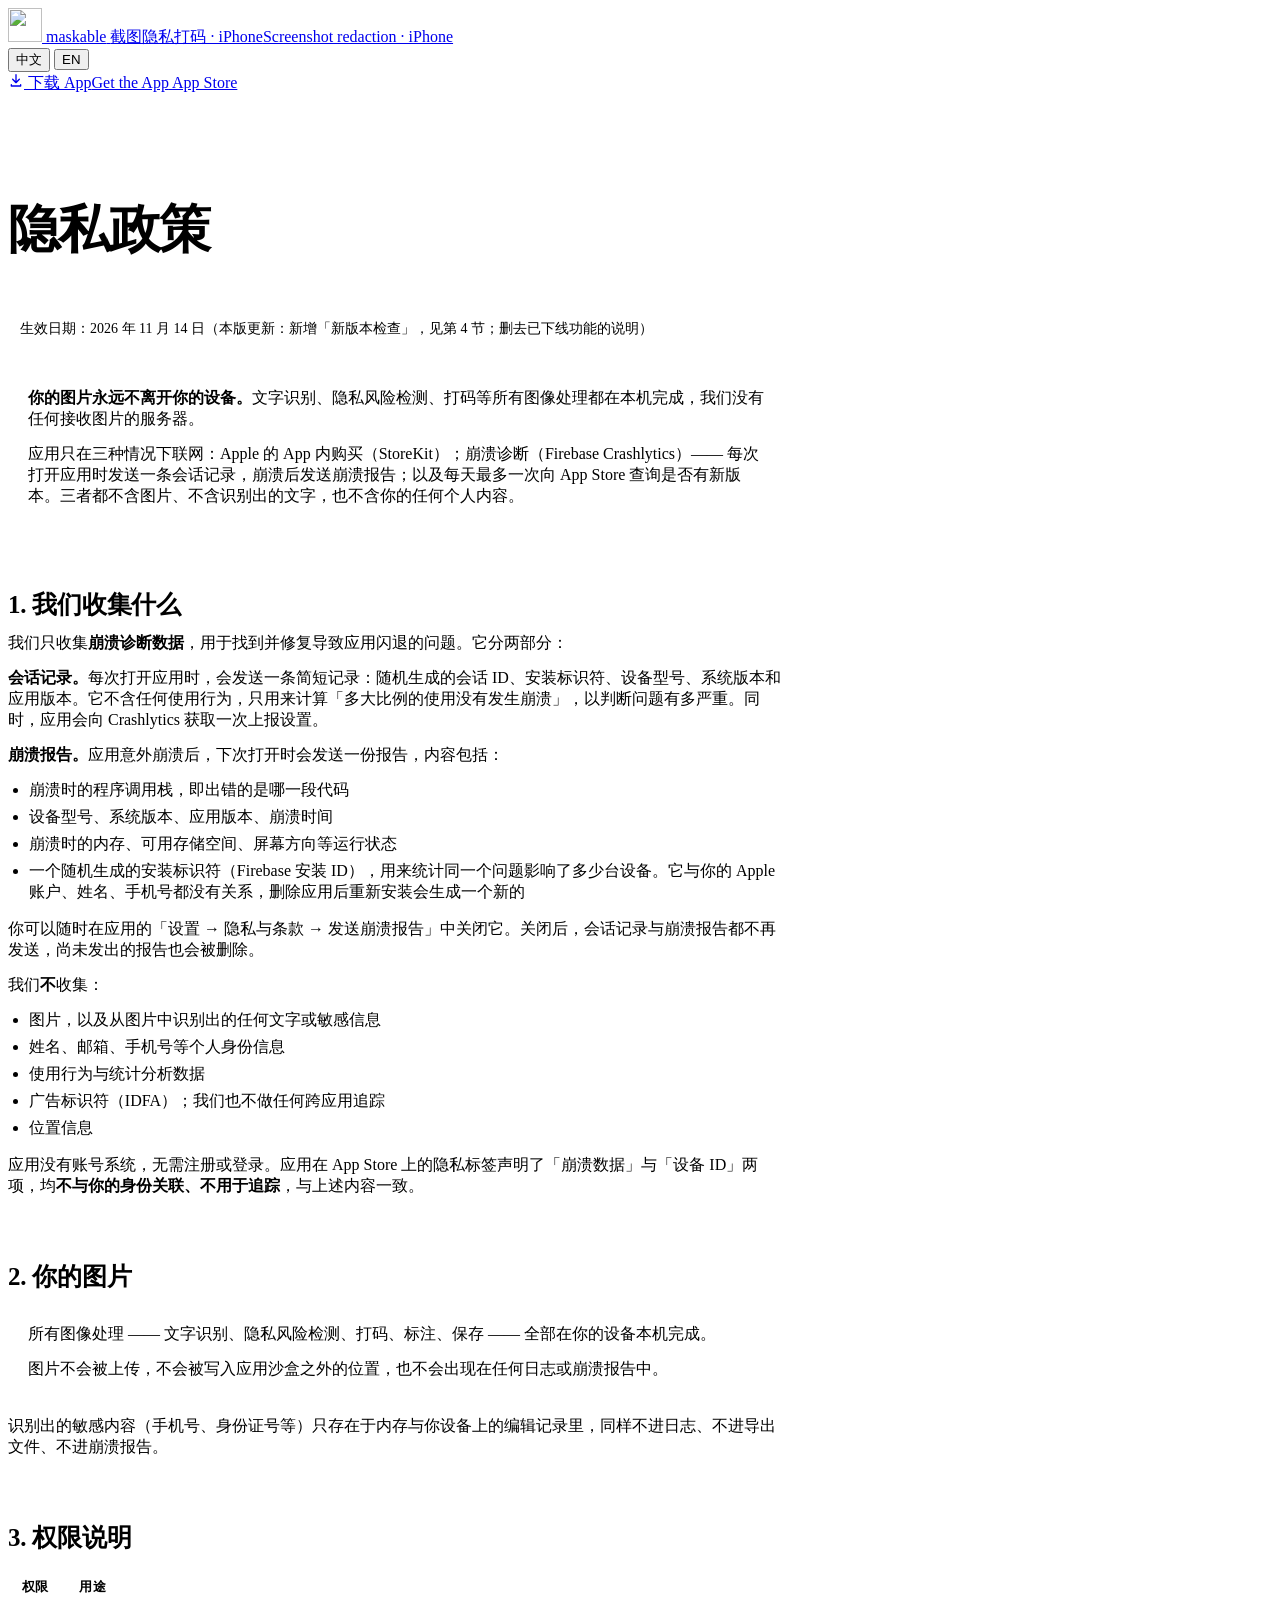
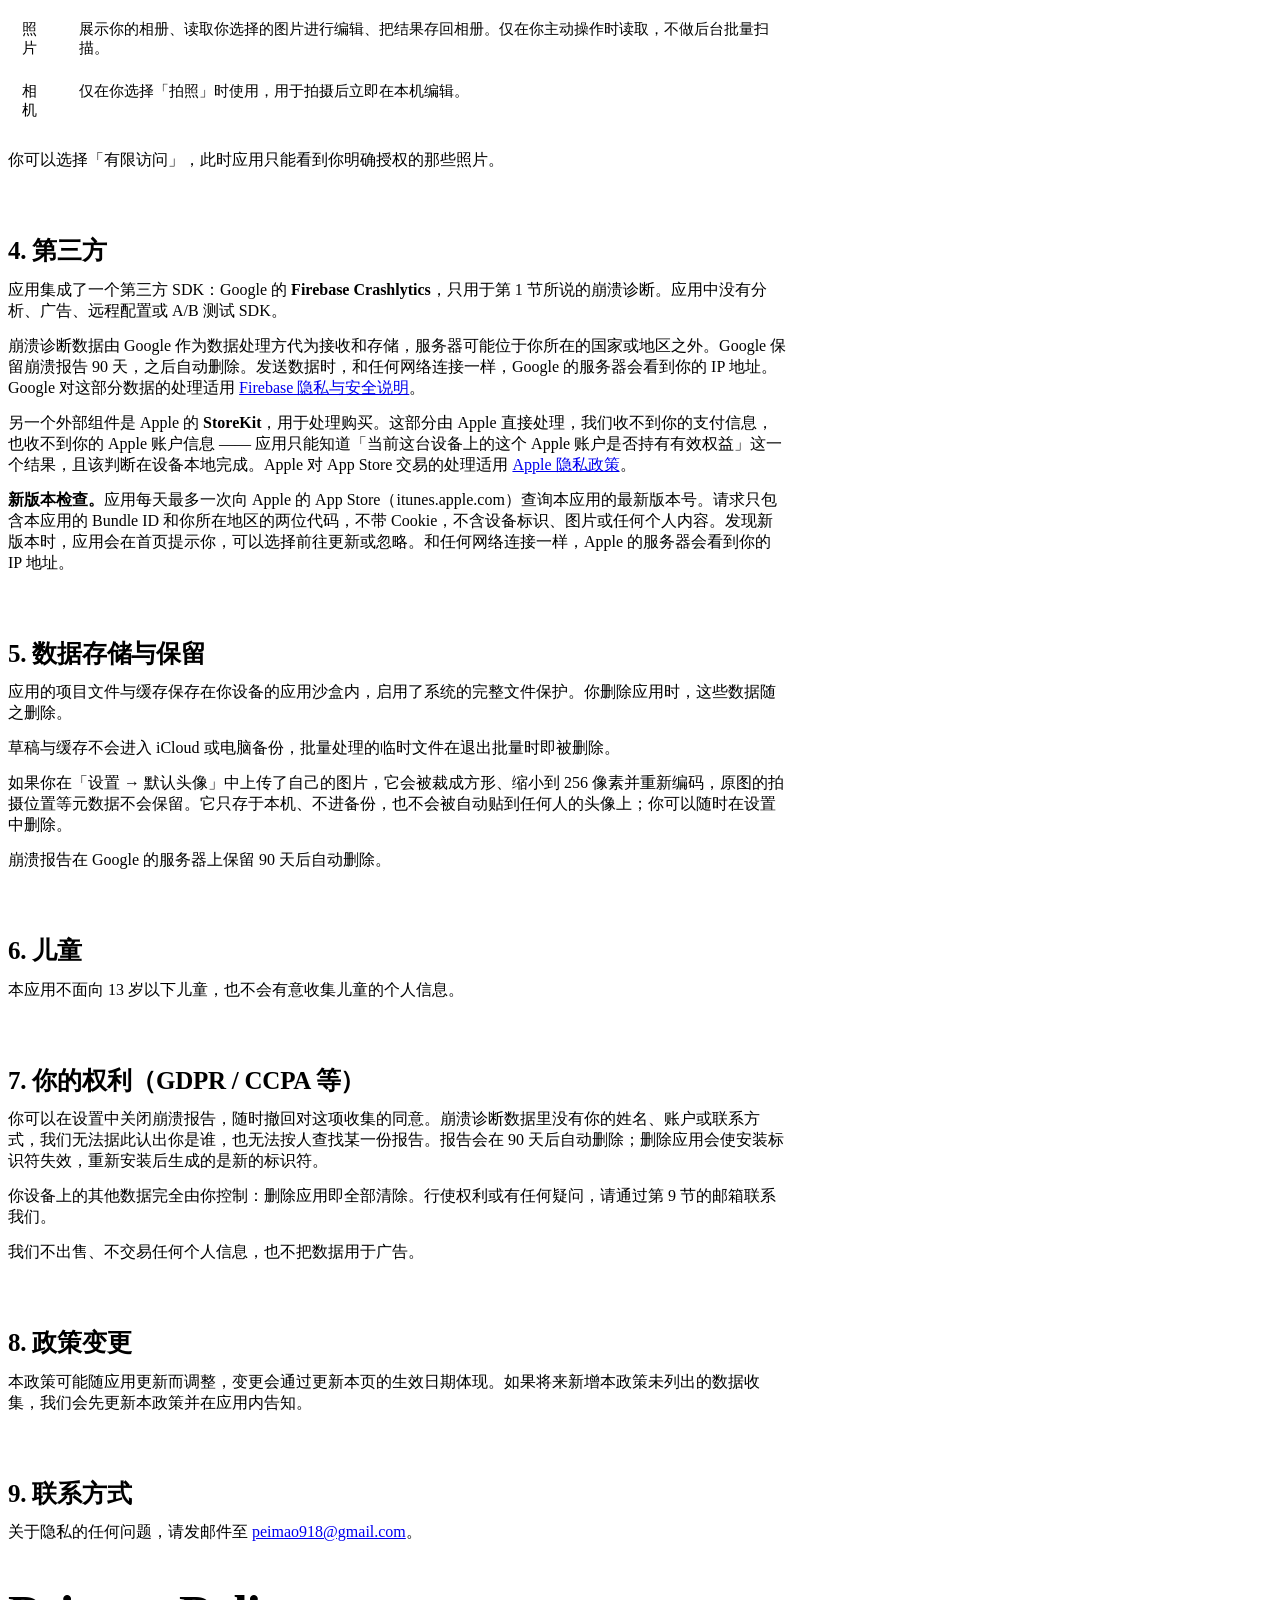
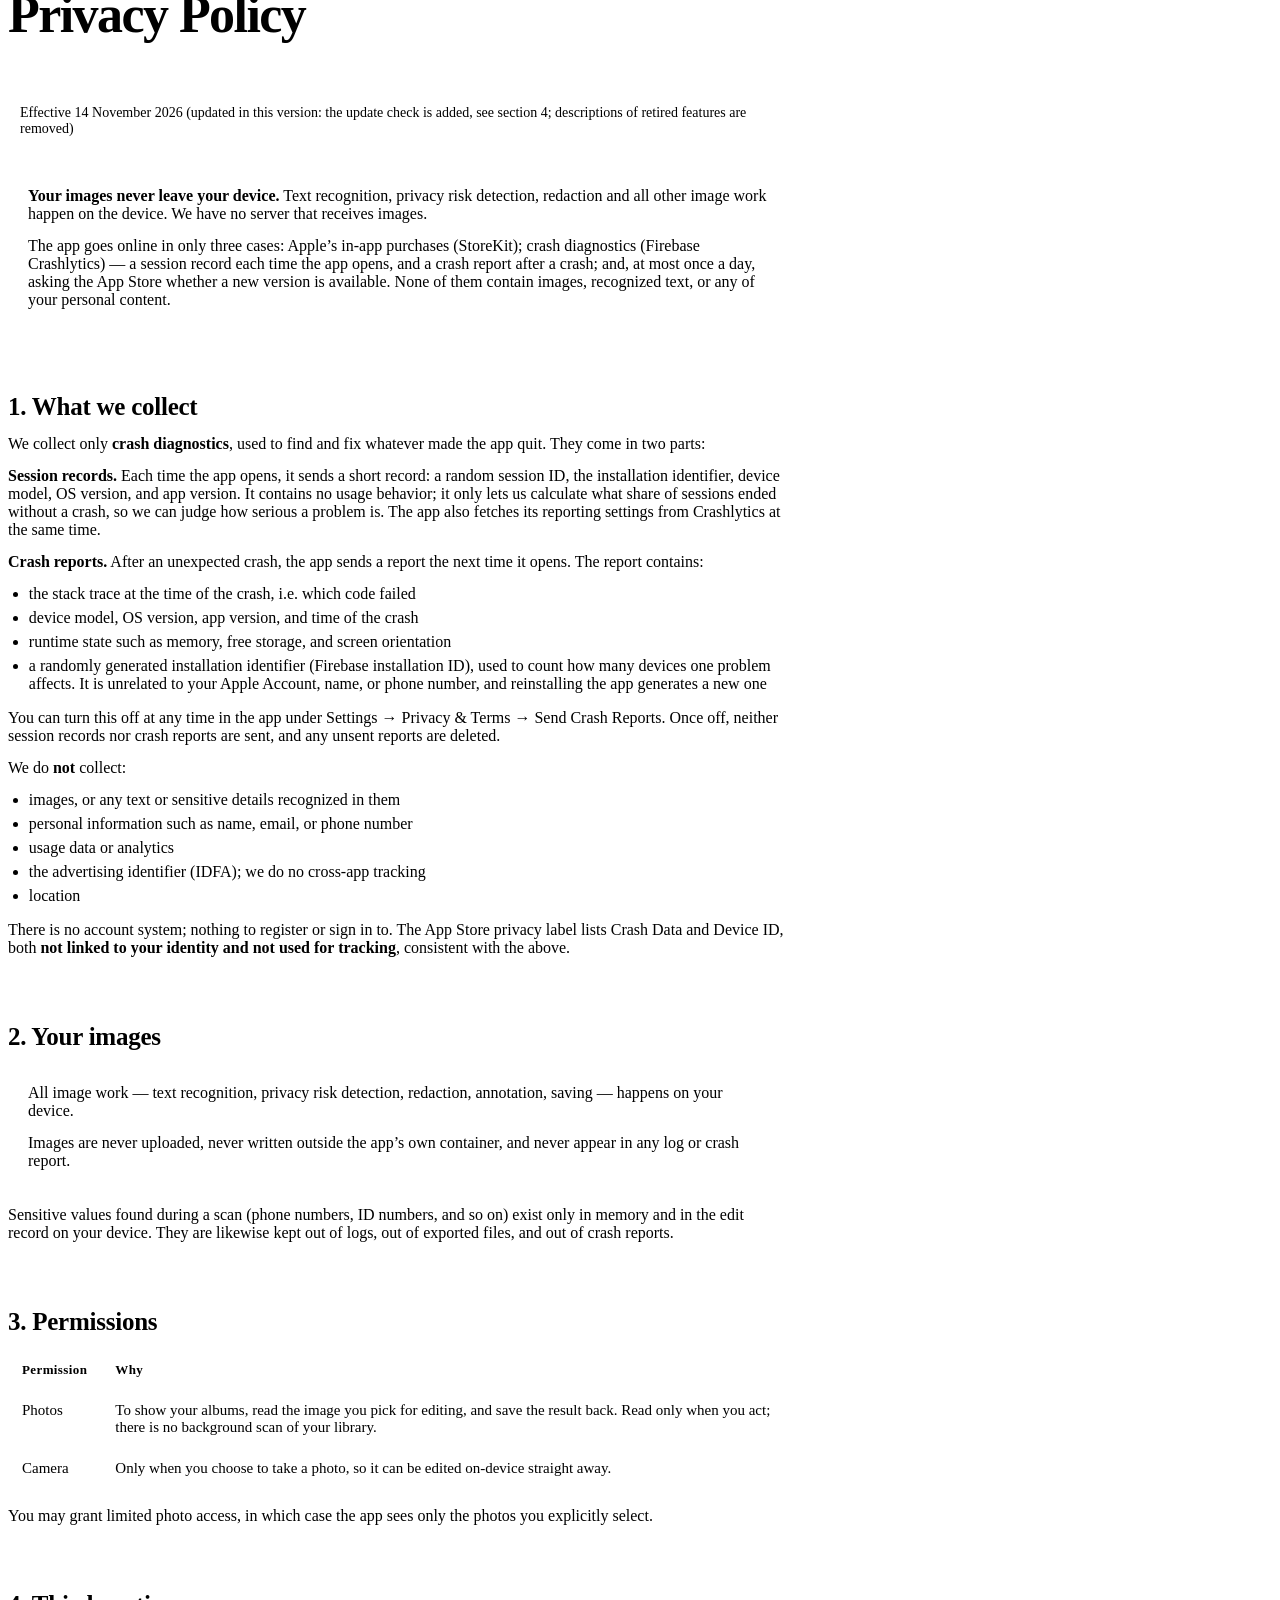
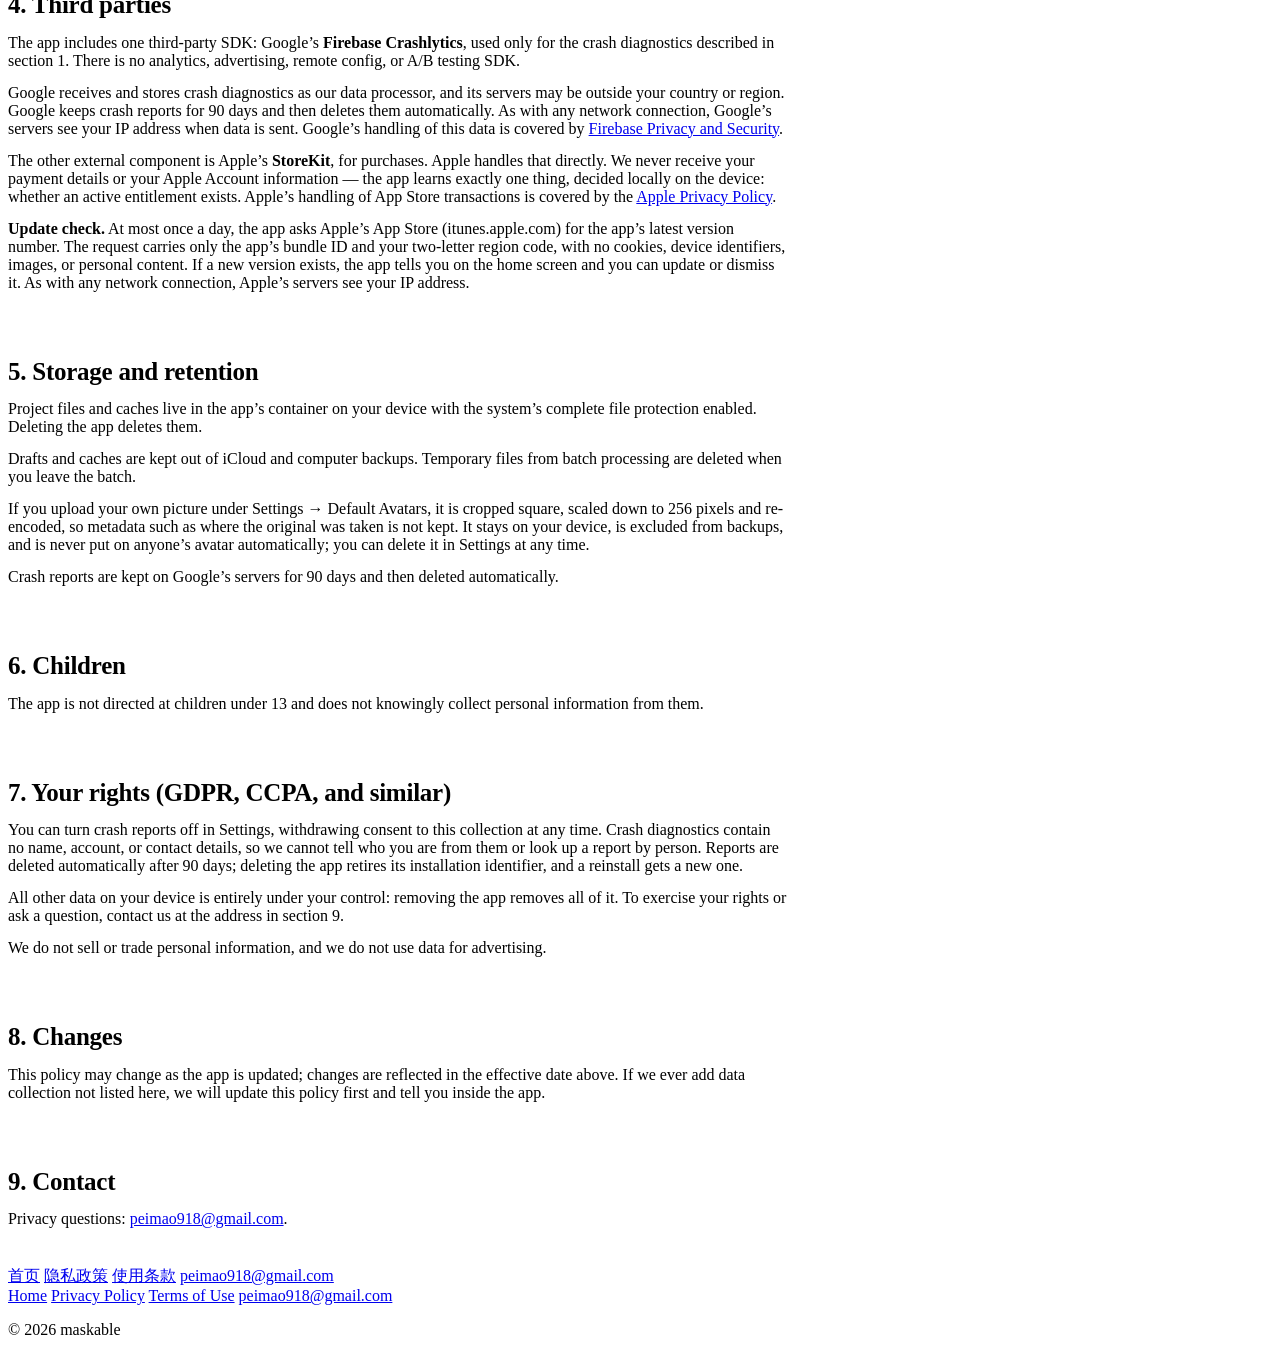
==== privacy.html @ f9d5b141 "Deploy website from Maskable@15f38cb" ====
<!DOCTYPE html><html lang="zh-Hans" data-ui-lang="zh"> <head><meta charset="utf-8"><meta name="viewport" content="width=device-width, initial-scale=1, viewport-fit=cover"><title>隐私政策 · Privacy Policy — maskable</title><meta name="description" content="maskable 隐私政策：图片永不离开你的设备。Privacy Policy for maskable."><link rel="canonical" href="https://aifeng-dev.github.io/maskable-site/privacy.html"><!-- iOS Safari 的系统「智能 App 横幅」：系统自己画，已安装时显示「打开」 --><meta name="apple-itunes-app" content="app-id=6804118307"><meta name="theme-color" content="#f7f4ed" media="(prefers-color-scheme: light)"><meta name="theme-color" content="#101512" media="(prefers-color-scheme: dark)"><meta property="og:type" content="website"><meta property="og:title" content="隐私政策 · Privacy Policy — maskable"><meta property="og:description" content="maskable 隐私政策：图片永不离开你的设备。Privacy Policy for maskable."><meta property="og:url" content="https://aifeng-dev.github.io/maskable-site/privacy.html"><meta property="og:image" content="https://aifeng-dev.github.io/maskable-site/posters/zh-01-tap.webp"><link rel="icon" href="/maskable-site/app-icon.png"><link rel="apple-touch-icon" href="/maskable-site/app-icon.png"><!-- 首帧前定语言，避免先闪中文再跳英文。保持内联、无依赖。 --><script>(function(){const titles = {"zh":"隐私政策 · Privacy Policy — maskable","en":"Privacy Policy · 隐私政策 — maskable"};

    (function () {
      var d = document.documentElement, lang = 'en';
      d.classList.add('js');
      try {
        var saved = localStorage.getItem('maskable.lang');
        if (saved === 'zh' || saved === 'en') lang = saved;
        else throw 0;
      } catch (e) {
        var nav = (navigator.languages && navigator.languages[0]) || navigator.language || 'en';
        lang = nav.toLowerCase().indexOf('zh') === 0 ? 'zh' : 'en';
      }
      d.setAttribute('data-ui-lang', lang);
      d.lang = lang === 'zh' ? 'zh-Hans' : 'en';
      document.title = titles[lang];
      window.__maskableTitles = titles;
    })();
  })();</script><link rel="stylesheet" href="/maskable-site/assets/Base.CoBmE6gw.css"><style>.legal{max-width:780px;padding-top:clamp(28px,6vw,64px);padding-bottom:24px}.legal-body{animation:legal-in .5s var(--ease-out) both}@keyframes legal-in{0%{opacity:0;transform:translateY(10px)}}.legal h1{letter-spacing:-.03em;font-size:clamp(34px,5vw,52px);font-weight:850;line-height:1.1}.legal .meta{background:var(--surface-2);color:var(--muted);border-radius:999px;margin:14px 0 28px;padding:4px 12px;font-size:14px;display:inline-block}.legal h2{border-top:1px solid var(--rule);letter-spacing:-.01em;margin:44px 0 12px;padding-top:20px;font-size:clamp(21px,2.6vw,25px);font-weight:800;line-height:1.3}.legal h3{margin:26px 0 8px;font-size:18px;font-weight:750}.legal p,.legal li{color:color-mix(in srgb, var(--ink) 86%, var(--muted))}.legal p{margin:0 0 14px}.legal ul,.legal ol{margin:0 0 16px;padding-left:1.3em}.legal li{margin:6px 0}.legal li::marker{color:var(--accent)}.legal strong{color:var(--ink);font-weight:700}.legal a{overflow-wrap:anywhere}.legal .card{background:var(--surface);border:1px solid var(--rule);border-radius:18px;margin:0 0 18px;padding:18px 20px}.legal .card p:last-child,.legal .card ul:last-child{margin-bottom:0}.legal .card--lead{background:var(--accent-surface);border-color:#0000;border-left:4px solid var(--accent)}.legal .scroll-x{border:1px solid var(--rule);background:var(--surface);border-radius:16px;margin:0 0 18px;overflow-x:auto}.legal table{border-collapse:collapse;width:100%;font-size:15px}@media (width<=480px){.legal table{font-size:14px}.legal th,.legal td{padding:10px}}.legal th,.legal td{text-align:left;vertical-align:top;border-bottom:1px solid var(--rule);padding:12px 14px}.legal tr:last-child td{border-bottom:0}.legal th{letter-spacing:.03em;color:var(--muted);background:var(--surface-2);font-size:13px;font-weight:700}@media (prefers-reduced-motion:reduce){.legal-body{animation:none}}
</style></head> <body> <header class="topbar" data-topbar> <div class="container topbar-inner"> <a class="brand" href="/maskable-site/"> <img src="/maskable-site/app-icon.png" width="34" height="34" alt=""> <span class="brand-text"> <span class="wordmark">mask<span>able</span></span> <span class="brand-sub" data-lang="zh">截图隐私打码 · iPhone</span><span class="brand-sub" data-lang="en">Screenshot redaction · iPhone</span> </span> </a>  <div class="spacer"></div> <div class="langs" role="group" aria-label="Language"> <button type="button" data-set-lang="zh" aria-pressed="true">中文</button> <button type="button" data-set-lang="en" aria-pressed="false">EN</button> </div> <a class="btn btn-primary" href="https://apps.apple.com/us/app/maskable-%E5%9B%BE%E7%89%87%E8%87%AA%E5%8A%A8%E9%A9%AC%E8%B5%9B%E5%85%8B-%E6%89%93%E7%A0%81%E4%B8%8E%E9%AB%98%E7%BA%A7%E6%A0%87%E6%B3%A8%E5%B7%A5%E5%85%B7/id6804118307?itscg=30200&amp;itsct=apps_box_badge&amp;mttnsubad=6804118307"> <svg viewBox="0 0 24 24" width="16" height="16" aria-hidden="true"><path fill="currentColor" d="M12 3a1 1 0 0 1 1 1v9.59l3.3-3.3a1 1 0 1 1 1.4 1.42l-5 5a1 1 0 0 1-1.4 0l-5-5a1 1 0 1 1 1.4-1.42l3.3 3.3V4a1 1 0 0 1 1-1Zm-7 15a1 1 0 0 1 1 1v1h12v-1a1 1 0 1 1 2 0v2a1 1 0 0 1-1 1H5a1 1 0 0 1-1-1v-2a1 1 0 0 1 1-1Z"></path></svg> <span class="btn-label" data-lang="zh">下载 App</span><span class="btn-label" data-lang="en">Get the App</span> <span class="visually-hidden">App Store</span> </a> </div> </header> <main id="main">  <article class="legal container"> <div class="legal-body" data-lang="zh" lang="zh-Hans"><h1>隐私政策</h1>
  <p class="meta">生效日期：2026 年 11 月 14 日（本版更新：新增「新版本检查」，见第 4 节；删去已下线功能的说明）</p>

  <div class="card card--lead">
    <p><strong>你的图片永远不离开你的设备。</strong>文字识别、隐私风险检测、打码等所有图像处理都在本机完成，我们没有任何接收图片的服务器。</p>
    <p>应用只在三种情况下联网：Apple 的 App 内购买（StoreKit）；崩溃诊断（Firebase Crashlytics）—— 每次打开应用时发送一条会话记录，崩溃后发送崩溃报告；以及每天最多一次向 App Store 查询是否有新版本。三者都不含图片、不含识别出的文字，也不含你的任何个人内容。</p>
  </div>

  <h2>1. 我们收集什么</h2>
  <p>我们只收集<strong>崩溃诊断数据</strong>，用于找到并修复导致应用闪退的问题。它分两部分：</p>
  <p><strong>会话记录。</strong>每次打开应用时，会发送一条简短记录：随机生成的会话 ID、安装标识符、设备型号、系统版本和应用版本。它不含任何使用行为，只用来计算「多大比例的使用没有发生崩溃」，以判断问题有多严重。同时，应用会向 Crashlytics 获取一次上报设置。</p>
  <p><strong>崩溃报告。</strong>应用意外崩溃后，下次打开时会发送一份报告，内容包括：</p>
  <ul>
    <li>崩溃时的程序调用栈，即出错的是哪一段代码</li>
    <li>设备型号、系统版本、应用版本、崩溃时间</li>
    <li>崩溃时的内存、可用存储空间、屏幕方向等运行状态</li>
    <li>一个随机生成的安装标识符（Firebase 安装 ID），用来统计同一个问题影响了多少台设备。它与你的 Apple 账户、姓名、手机号都没有关系，删除应用后重新安装会生成一个新的</li>
  </ul>
  <p>你可以随时在应用的「设置 → 隐私与条款 → 发送崩溃报告」中关闭它。关闭后，会话记录与崩溃报告都不再发送，尚未发出的报告也会被删除。</p>
  <p>我们<strong>不</strong>收集：</p>
  <ul>
    <li>图片，以及从图片中识别出的任何文字或敏感信息</li>
    <li>姓名、邮箱、手机号等个人身份信息</li>
    <li>使用行为与统计分析数据</li>
    <li>广告标识符（IDFA）；我们也不做任何跨应用追踪</li>
    <li>位置信息</li>
  </ul>
  <p>应用没有账号系统，无需注册或登录。应用在 App Store 上的隐私标签声明了「崩溃数据」与「设备 ID」两项，均<strong>不与你的身份关联、不用于追踪</strong>，与上述内容一致。</p>

  <h2>2. 你的图片</h2>
  <div class="card">
    <p>所有图像处理 —— 文字识别、隐私风险检测、打码、标注、保存 —— 全部在你的设备本机完成。</p>
    <p>图片不会被上传，不会被写入应用沙盒之外的位置，也不会出现在任何日志或崩溃报告中。</p>
  </div>
  <p>识别出的敏感内容（手机号、身份证号等）只存在于内存与你设备上的编辑记录里，同样不进日志、不进导出文件、不进崩溃报告。</p>

  <h2>3. 权限说明</h2>
  <div class="scroll-x">
  <table>
    <thead><tr><th>权限</th><th>用途</th></tr></thead>
    <tbody>
      <tr><td>照片</td><td>展示你的相册、读取你选择的图片进行编辑、把结果存回相册。仅在你主动操作时读取，不做后台批量扫描。</td></tr>
      <tr><td>相机</td><td>仅在你选择「拍照」时使用，用于拍摄后立即在本机编辑。</td></tr>
    </tbody>
  </table>
  </div>
  <p>你可以选择「有限访问」，此时应用只能看到你明确授权的那些照片。</p>

  <h2>4. 第三方</h2>
  <p>应用集成了一个第三方 SDK：Google 的 <strong>Firebase Crashlytics</strong>，只用于第 1 节所说的崩溃诊断。应用中没有分析、广告、远程配置或 A/B 测试 SDK。</p>
  <p>崩溃诊断数据由 Google 作为数据处理方代为接收和存储，服务器可能位于你所在的国家或地区之外。Google 保留崩溃报告 90 天，之后自动删除。发送数据时，和任何网络连接一样，Google 的服务器会看到你的 IP 地址。Google 对这部分数据的处理适用 <a href="https://firebase.google.com/support/privacy" target="_blank" rel="noopener">Firebase 隐私与安全说明</a>。</p>
  <p>另一个外部组件是 Apple 的 <strong>StoreKit</strong>，用于处理购买。这部分由 Apple 直接处理，我们收不到你的支付信息，也收不到你的 Apple 账户信息 —— 应用只能知道「当前这台设备上的这个 Apple 账户是否持有有效权益」这一个结果，且该判断在设备本地完成。Apple 对 App Store 交易的处理适用 <a href="https://www.apple.com/legal/privacy/" target="_blank" rel="noopener">Apple 隐私政策</a>。</p>
  <p><strong>新版本检查。</strong>应用每天最多一次向 Apple 的 App Store（itunes.apple.com）查询本应用的最新版本号。请求只包含本应用的 Bundle ID 和你所在地区的两位代码，不带 Cookie，不含设备标识、图片或任何个人内容。发现新版本时，应用会在首页提示你，可以选择前往更新或忽略。和任何网络连接一样，Apple 的服务器会看到你的 IP 地址。</p>

  <h2>5. 数据存储与保留</h2>
  <p>应用的项目文件与缓存保存在你设备的应用沙盒内，启用了系统的完整文件保护。你删除应用时，这些数据随之删除。</p>
  <p>草稿与缓存不会进入 iCloud 或电脑备份，批量处理的临时文件在退出批量时即被删除。</p>
  <p>如果你在「设置 → 默认头像」中上传了自己的图片，它会被裁成方形、缩小到 256 像素并重新编码，原图的拍摄位置等元数据不会保留。它只存于本机、不进备份，也不会被自动贴到任何人的头像上；你可以随时在设置中删除。</p>
  <p>崩溃报告在 Google 的服务器上保留 90 天后自动删除。</p>

  <h2>6. 儿童</h2>
  <p>本应用不面向 13 岁以下儿童，也不会有意收集儿童的个人信息。</p>

  <h2>7. 你的权利（GDPR / CCPA 等）</h2>
  <p>你可以在设置中关闭崩溃报告，随时撤回对这项收集的同意。崩溃诊断数据里没有你的姓名、账户或联系方式，我们无法据此认出你是谁，也无法按人查找某一份报告。报告会在 90 天后自动删除；删除应用会使安装标识符失效，重新安装后生成的是新的标识符。</p>
  <p>你设备上的其他数据完全由你控制：删除应用即全部清除。行使权利或有任何疑问，请通过第 9 节的邮箱联系我们。</p>
  <p>我们不出售、不交易任何个人信息，也不把数据用于广告。</p>

  <h2>8. 政策变更</h2>
  <p>本政策可能随应用更新而调整，变更会通过更新本页的生效日期体现。如果将来新增本政策未列出的数据收集，我们会先更新本政策并在应用内告知。</p>

  <h2>9. 联系方式</h2>
  <p>关于隐私的任何问题，请发邮件至 <a href="mailto:peimao918@gmail.com">peimao918@gmail.com</a>。</p>
</div> <div class="legal-body" data-lang="en" lang="en"><h1>Privacy Policy</h1>
  <p class="meta">Effective 14 November 2026 (updated in this version: the update check is added, see section 4; descriptions of retired features are removed)</p>

  <div class="card card--lead">
    <p><strong>Your images never leave your device.</strong> Text recognition, privacy risk detection, redaction and all other image work happen on the device. We have no server that receives images.</p>
    <p>The app goes online in only three cases: Apple’s in-app purchases (StoreKit); crash diagnostics (Firebase Crashlytics) — a session record each time the app opens, and a crash report after a crash; and, at most once a day, asking the App Store whether a new version is available. None of them contain images, recognized text, or any of your personal content.</p>
  </div>

  <h2>1. What we collect</h2>
  <p>We collect only <strong>crash diagnostics</strong>, used to find and fix whatever made the app quit. They come in two parts:</p>
  <p><strong>Session records.</strong> Each time the app opens, it sends a short record: a random session ID, the installation identifier, device model, OS version, and app version. It contains no usage behavior; it only lets us calculate what share of sessions ended without a crash, so we can judge how serious a problem is. The app also fetches its reporting settings from Crashlytics at the same time.</p>
  <p><strong>Crash reports.</strong> After an unexpected crash, the app sends a report the next time it opens. The report contains:</p>
  <ul>
    <li>the stack trace at the time of the crash, i.e. which code failed</li>
    <li>device model, OS version, app version, and time of the crash</li>
    <li>runtime state such as memory, free storage, and screen orientation</li>
    <li>a randomly generated installation identifier (Firebase installation ID), used to count how many devices one problem affects. It is unrelated to your Apple Account, name, or phone number, and reinstalling the app generates a new one</li>
  </ul>
  <p>You can turn this off at any time in the app under Settings → Privacy &amp; Terms → Send Crash Reports. Once off, neither session records nor crash reports are sent, and any unsent reports are deleted.</p>
  <p>We do <strong>not</strong> collect:</p>
  <ul>
    <li>images, or any text or sensitive details recognized in them</li>
    <li>personal information such as name, email, or phone number</li>
    <li>usage data or analytics</li>
    <li>the advertising identifier (IDFA); we do no cross-app tracking</li>
    <li>location</li>
  </ul>
  <p>There is no account system; nothing to register or sign in to. The App Store privacy label lists Crash Data and Device ID, both <strong>not linked to your identity and not used for tracking</strong>, consistent with the above.</p>

  <h2>2. Your images</h2>
  <div class="card">
    <p>All image work — text recognition, privacy risk detection, redaction, annotation, saving — happens on your device.</p>
    <p>Images are never uploaded, never written outside the app’s own container, and never appear in any log or crash report.</p>
  </div>
  <p>Sensitive values found during a scan (phone numbers, ID numbers, and so on) exist only in memory and in the edit record on your device. They are likewise kept out of logs, out of exported files, and out of crash reports.</p>

  <h2>3. Permissions</h2>
  <div class="scroll-x">
  <table>
    <thead><tr><th>Permission</th><th>Why</th></tr></thead>
    <tbody>
      <tr><td>Photos</td><td>To show your albums, read the image you pick for editing, and save the result back. Read only when you act; there is no background scan of your library.</td></tr>
      <tr><td>Camera</td><td>Only when you choose to take a photo, so it can be edited on-device straight away.</td></tr>
    </tbody>
  </table>
  </div>
  <p>You may grant limited photo access, in which case the app sees only the photos you explicitly select.</p>

  <h2>4. Third parties</h2>
  <p>The app includes one third-party SDK: Google’s <strong>Firebase Crashlytics</strong>, used only for the crash diagnostics described in section 1. There is no analytics, advertising, remote config, or A/B testing SDK.</p>
  <p>Google receives and stores crash diagnostics as our data processor, and its servers may be outside your country or region. Google keeps crash reports for 90 days and then deletes them automatically. As with any network connection, Google’s servers see your IP address when data is sent. Google’s handling of this data is covered by <a href="https://firebase.google.com/support/privacy" target="_blank" rel="noopener">Firebase Privacy and Security</a>.</p>
  <p>The other external component is Apple’s <strong>StoreKit</strong>, for purchases. Apple handles that directly. We never receive your payment details or your Apple Account information — the app learns exactly one thing, decided locally on the device: whether an active entitlement exists. Apple’s handling of App Store transactions is covered by the <a href="https://www.apple.com/legal/privacy/" target="_blank" rel="noopener">Apple Privacy Policy</a>.</p>
  <p><strong>Update check.</strong> At most once a day, the app asks Apple’s App Store (itunes.apple.com) for the app’s latest version number. The request carries only the app’s bundle ID and your two-letter region code, with no cookies, device identifiers, images, or personal content. If a new version exists, the app tells you on the home screen and you can update or dismiss it. As with any network connection, Apple’s servers see your IP address.</p>

  <h2>5. Storage and retention</h2>
  <p>Project files and caches live in the app’s container on your device with the system’s complete file protection enabled. Deleting the app deletes them.</p>
  <p>Drafts and caches are kept out of iCloud and computer backups. Temporary files from batch processing are deleted when you leave the batch.</p>
  <p>If you upload your own picture under Settings → Default Avatars, it is cropped square, scaled down to 256 pixels and re-encoded, so metadata such as where the original was taken is not kept. It stays on your device, is excluded from backups, and is never put on anyone’s avatar automatically; you can delete it in Settings at any time.</p>
  <p>Crash reports are kept on Google’s servers for 90 days and then deleted automatically.</p>

  <h2>6. Children</h2>
  <p>The app is not directed at children under 13 and does not knowingly collect personal information from them.</p>

  <h2>7. Your rights (GDPR, CCPA, and similar)</h2>
  <p>You can turn crash reports off in Settings, withdrawing consent to this collection at any time. Crash diagnostics contain no name, account, or contact details, so we cannot tell who you are from them or look up a report by person. Reports are deleted automatically after 90 days; deleting the app retires its installation identifier, and a reinstall gets a new one.</p>
  <p>All other data on your device is entirely under your control: removing the app removes all of it. To exercise your rights or ask a question, contact us at the address in section 9.</p>
  <p>We do not sell or trade personal information, and we do not use data for advertising.</p>

  <h2>8. Changes</h2>
  <p>This policy may change as the app is updated; changes are reflected in the effective date above. If we ever add data collection not listed here, we will update this policy first and tell you inside the app.</p>

  <h2>9. Contact</h2>
  <p>Privacy questions: <a href="mailto:peimao918@gmail.com">peimao918@gmail.com</a>.</p>
</div> </article>  </main> <footer class="site-footer"> <div class="container"> <nav data-lang="zh" aria-label="页脚"> <a href="/maskable-site/">首页</a> <a href="/maskable-site/privacy.html">隐私政策</a> <a href="/maskable-site/terms.html">使用条款</a> <a href="mailto:peimao918@gmail.com">peimao918@gmail.com</a> </nav><nav data-lang="en" aria-label="Footer"> <a href="/maskable-site/">Home</a> <a href="/maskable-site/privacy.html">Privacy Policy</a> <a href="/maskable-site/terms.html">Terms of Use</a> <a href="mailto:peimao918@gmail.com">peimao918@gmail.com</a> </nav> <p>© 2026 maskable</p> </div> </footer><script type="module">var e=document.documentElement;function t(t){e.setAttribute(`data-ui-lang`,t),e.lang=t===`zh`?`zh-Hans`:`en`;let n=window.__maskableTitles;n&&(document.title=n[t]),document.querySelectorAll(`[data-set-lang]`).forEach(e=>{e.setAttribute(`aria-pressed`,String(e.dataset.setLang===t))});try{localStorage.setItem(`maskable.lang`,t)}catch{}document.dispatchEvent(new CustomEvent(`maskable:lang`,{detail:t}))}document.querySelectorAll(`[data-set-lang]`).forEach(e=>{e.addEventListener(`click`,()=>t(e.dataset.setLang))}),t(e.getAttribute(`data-ui-lang`)||`zh`);var n=new IntersectionObserver(e=>{for(let t of e)if(t.isIntersecting){let e=t.target;if(e.classList.add(`is-in`),n.unobserve(e),e.hasAttribute(`data-reveal`)){let t=()=>e.removeAttribute(`data-reveal`);e.addEventListener(`transitionend`,n=>{n.target===e&&n.propertyName===`opacity`&&t()}),setTimeout(t,1600)}}},{rootMargin:`0px 0px -8% 0px`,threshold:.12});document.querySelectorAll(`[data-reveal], .marker`).forEach(e=>n.observe(e));var r=document.querySelector(`[data-topbar]`),i=document.createElement(`div`);i.style.cssText=`position:absolute;top:0;height:1px;width:1px;`,document.body.prepend(i),new IntersectionObserver(([e])=>r?.classList.toggle(`is-stuck`,!e.isIntersecting)).observe(i);</script> </body> </html>
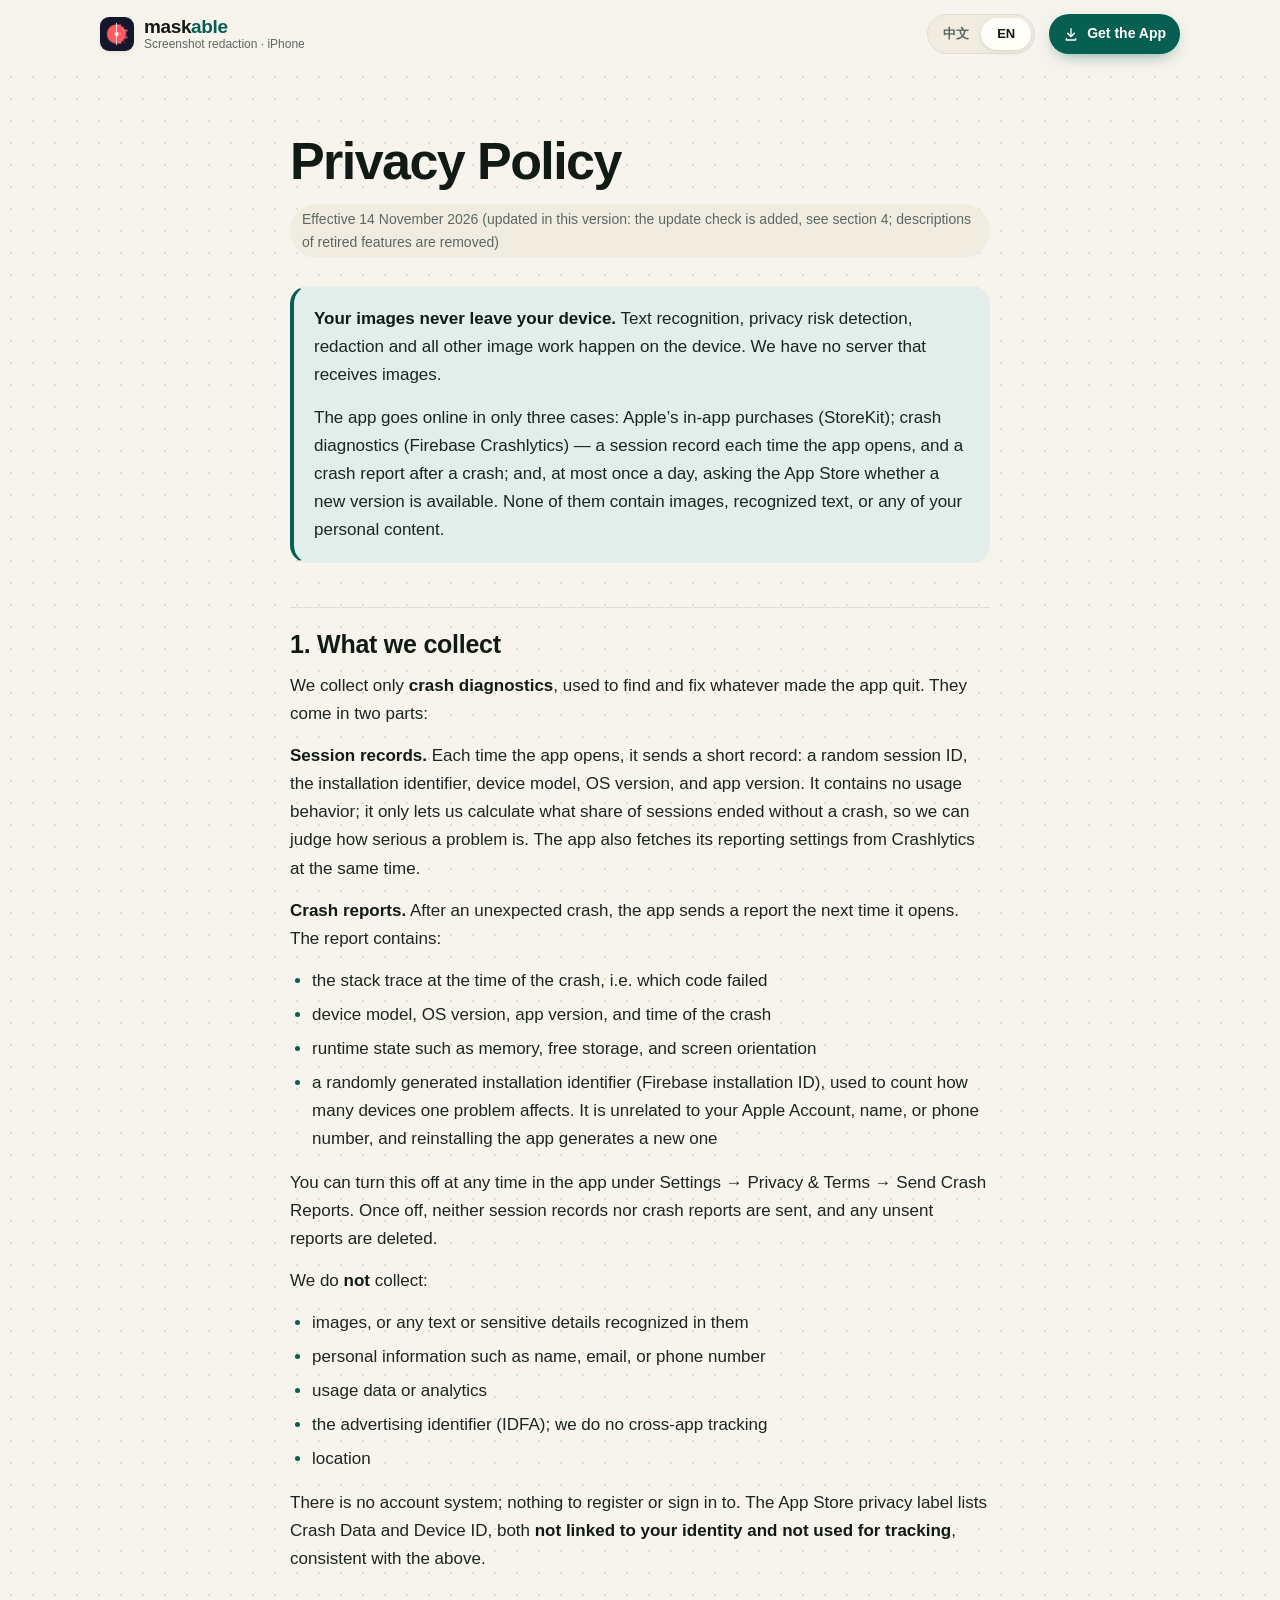
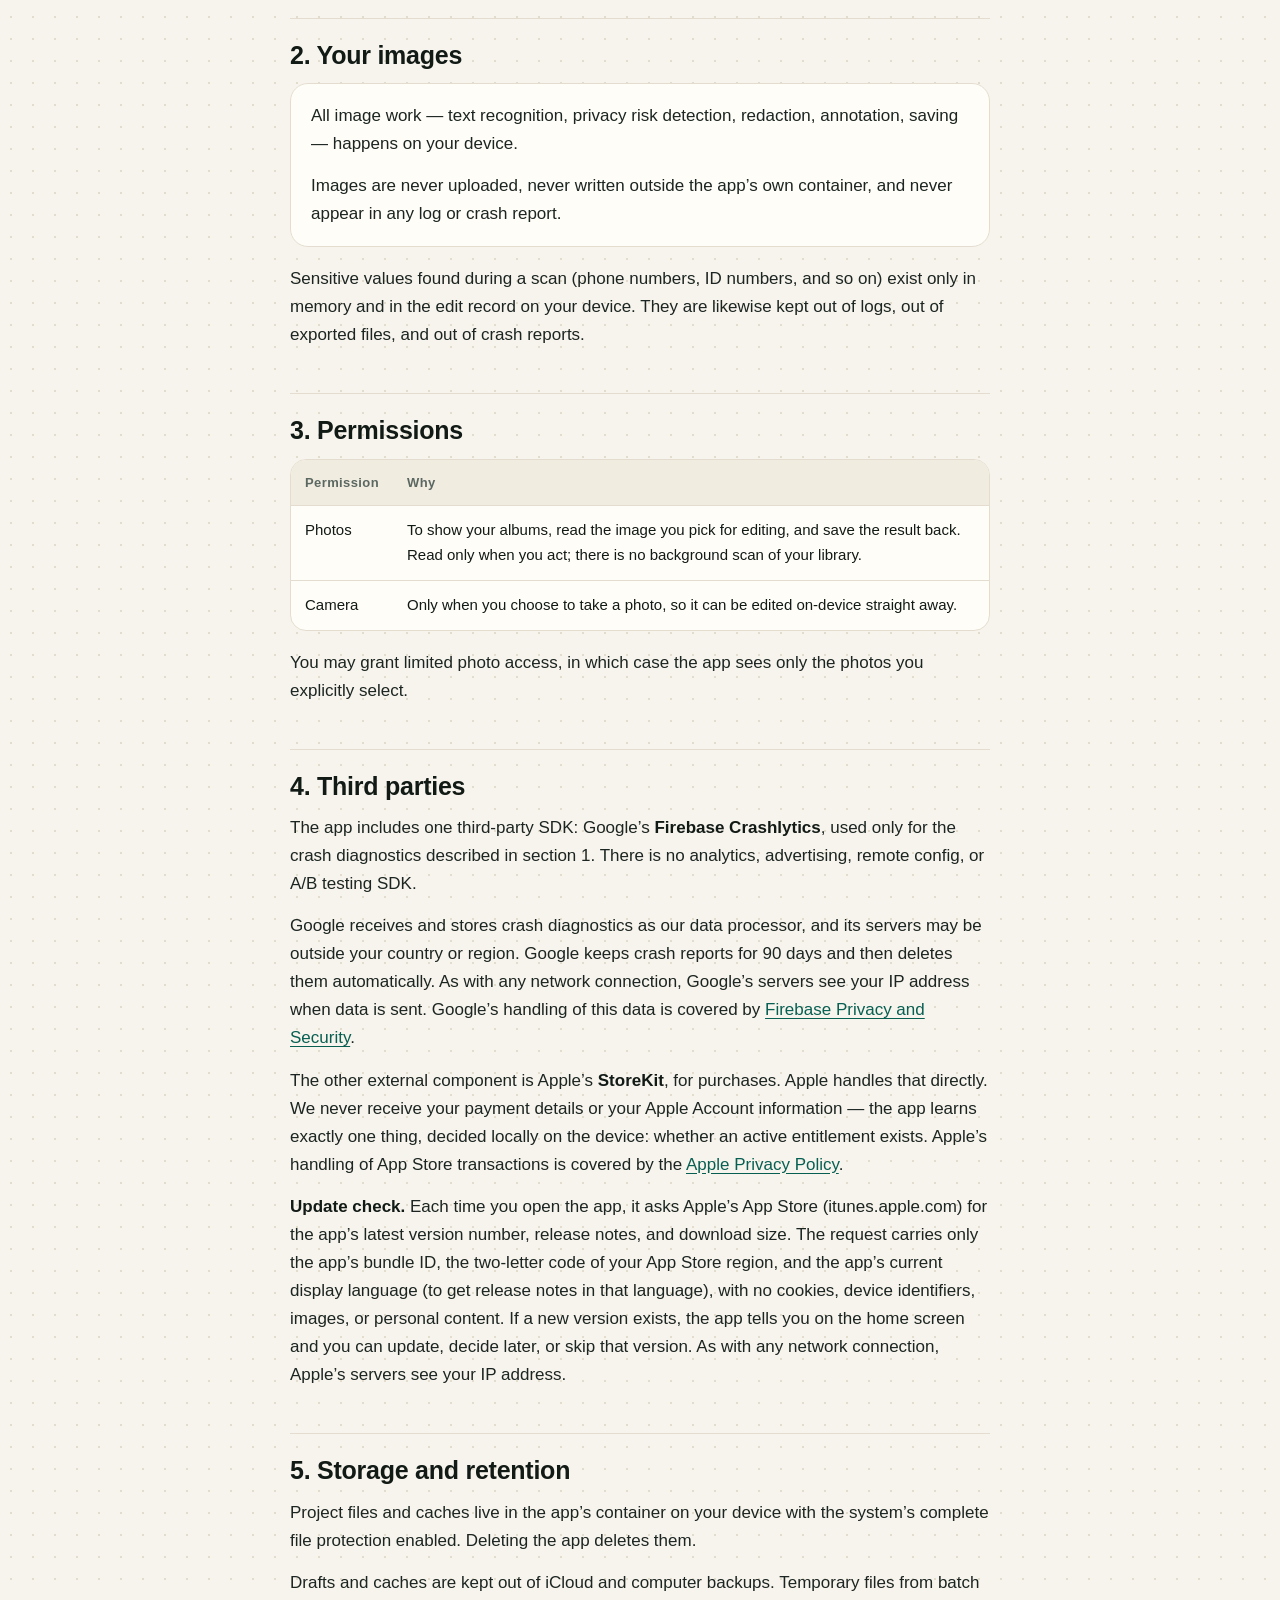
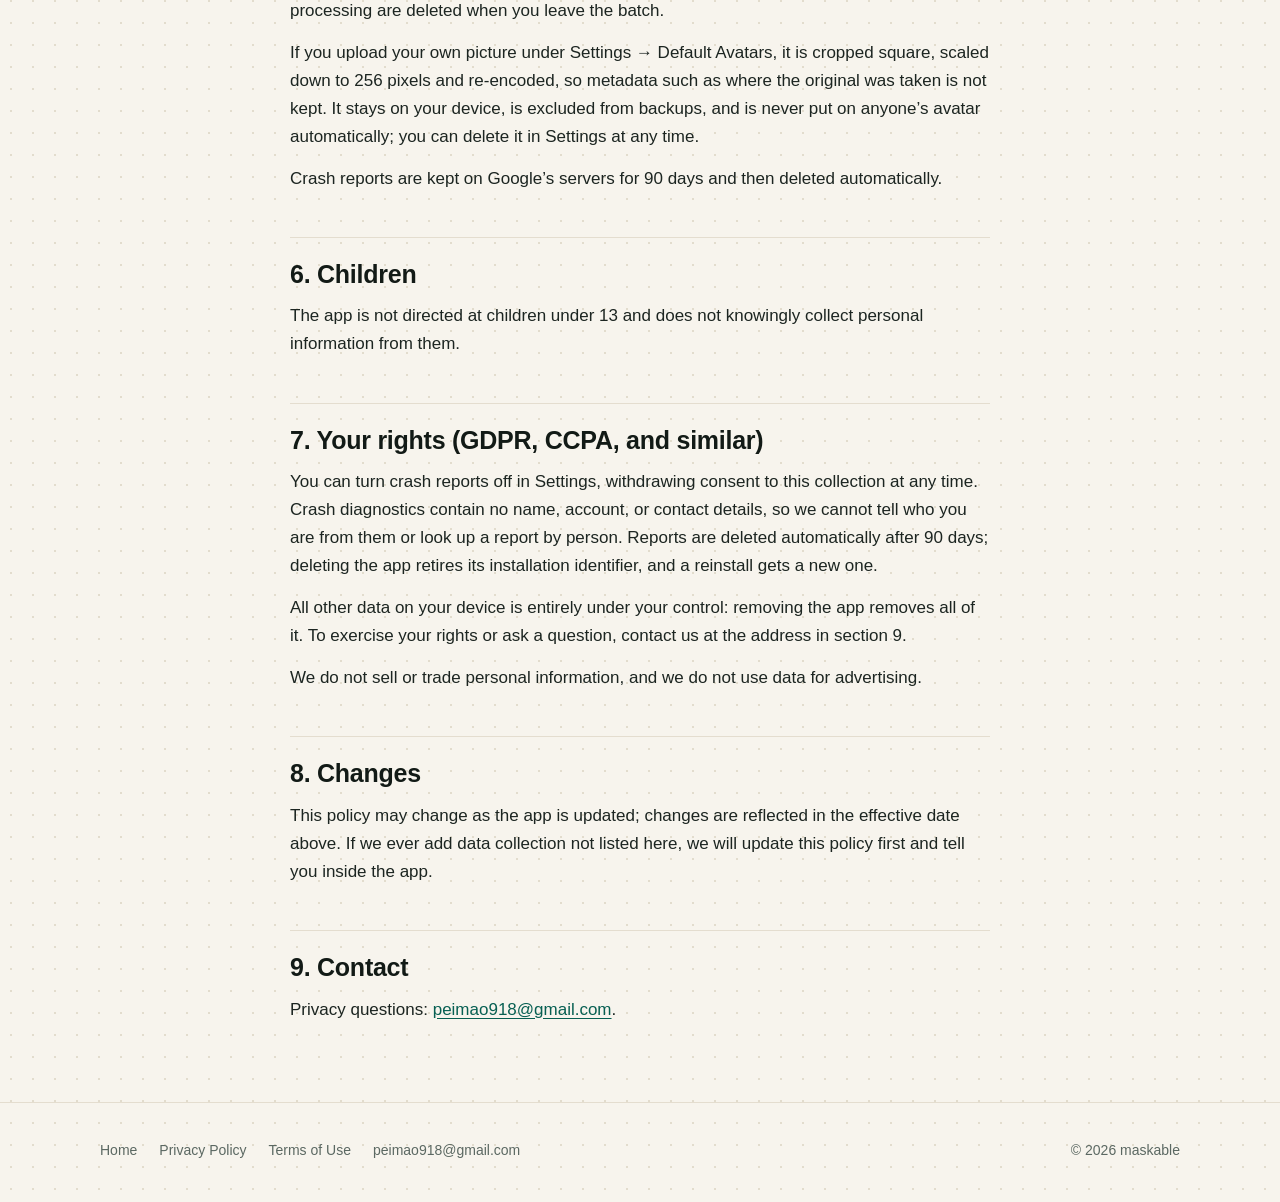
==== commit b35364bc: "Deploy website from Maskable@1edf40a" ====
--- a/privacy.html
+++ b/privacy.html
@@ -1,4 +1,4 @@
-<!DOCTYPE html><html lang="zh-Hans" data-ui-lang="zh"> <head><meta charset="utf-8"><meta name="viewport" content="width=device-width, initial-scale=1, viewport-fit=cover"><title>隐私政策 · Privacy Policy — maskable</title><meta name="description" content="maskable 隐私政策：图片永不离开你的设备。Privacy Policy for maskable."><link rel="canonical" href="https://aifeng-dev.github.io/maskable-site/privacy.html"><!-- iOS Safari 的系统「智能 App 横幅」：系统自己画，已安装时显示「打开」 --><meta name="apple-itunes-app" content="app-id=6804118307"><meta name="theme-color" content="#f7f4ed" media="(prefers-color-scheme: light)"><meta name="theme-color" content="#101512" media="(prefers-color-scheme: dark)"><meta property="og:type" content="website"><meta property="og:title" content="隐私政策 · Privacy Policy — maskable"><meta property="og:description" content="maskable 隐私政策：图片永不离开你的设备。Privacy Policy for maskable."><meta property="og:url" content="https://aifeng-dev.github.io/maskable-site/privacy.html"><meta property="og:image" content="https://aifeng-dev.github.io/maskable-site/posters/zh-01-tap.webp"><link rel="icon" href="/maskable-site/app-icon.png"><link rel="apple-touch-icon" href="/maskable-site/app-icon.png"><!-- 首帧前定语言，避免先闪中文再跳英文。保持内联、无依赖。 --><script>(function(){const titles = {"zh":"隐私政策 · Privacy Policy — maskable","en":"Privacy Policy · 隐私政策 — maskable"};
+<!DOCTYPE html><html lang="zh-Hans" data-ui-lang="zh"> <head><meta charset="utf-8"><meta name="viewport" content="width=device-width, initial-scale=1, viewport-fit=cover"><title>隐私政策 · Privacy Policy — maskable</title><meta name="description" content="maskable 隐私政策：图片永不离开你的设备。Privacy Policy for maskable."><link rel="canonical" href="https://dama.cam/privacy.html"><!-- iOS Safari 的系统「智能 App 横幅」：系统自己画，已安装时显示「打开」 --><meta name="apple-itunes-app" content="app-id=6804118307"><meta name="theme-color" content="#f7f4ed" media="(prefers-color-scheme: light)"><meta name="theme-color" content="#101512" media="(prefers-color-scheme: dark)"><meta property="og:type" content="website"><meta property="og:title" content="隐私政策 · Privacy Policy — maskable"><meta property="og:description" content="maskable 隐私政策：图片永不离开你的设备。Privacy Policy for maskable."><meta property="og:url" content="https://dama.cam/privacy.html"><meta property="og:image" content="https://dama.cam/posters/zh-01-tap.webp"><link rel="icon" href="/app-icon.png"><link rel="apple-touch-icon" href="/app-icon.png"><!-- 首帧前定语言，避免先闪中文再跳英文。保持内联、无依赖。 --><script>(function(){const titles = {"zh":"隐私政策 · Privacy Policy — maskable","en":"Privacy Policy · 隐私政策 — maskable"};
 
     (function () {
       var d = document.documentElement, lang = 'en';
@@ -16,8 +16,8 @@
       document.title = titles[lang];
       window.__maskableTitles = titles;
     })();
-  })();</script><link rel="stylesheet" href="/maskable-site/assets/Base.CoBmE6gw.css"><style>.legal{max-width:780px;padding-top:clamp(28px,6vw,64px);padding-bottom:24px}.legal-body{animation:legal-in .5s var(--ease-out) both}@keyframes legal-in{0%{opacity:0;transform:translateY(10px)}}.legal h1{letter-spacing:-.03em;font-size:clamp(34px,5vw,52px);font-weight:850;line-height:1.1}.legal .meta{background:var(--surface-2);color:var(--muted);border-radius:999px;margin:14px 0 28px;padding:4px 12px;font-size:14px;display:inline-block}.legal h2{border-top:1px solid var(--rule);letter-spacing:-.01em;margin:44px 0 12px;padding-top:20px;font-size:clamp(21px,2.6vw,25px);font-weight:800;line-height:1.3}.legal h3{margin:26px 0 8px;font-size:18px;font-weight:750}.legal p,.legal li{color:color-mix(in srgb, var(--ink) 86%, var(--muted))}.legal p{margin:0 0 14px}.legal ul,.legal ol{margin:0 0 16px;padding-left:1.3em}.legal li{margin:6px 0}.legal li::marker{color:var(--accent)}.legal strong{color:var(--ink);font-weight:700}.legal a{overflow-wrap:anywhere}.legal .card{background:var(--surface);border:1px solid var(--rule);border-radius:18px;margin:0 0 18px;padding:18px 20px}.legal .card p:last-child,.legal .card ul:last-child{margin-bottom:0}.legal .card--lead{background:var(--accent-surface);border-color:#0000;border-left:4px solid var(--accent)}.legal .scroll-x{border:1px solid var(--rule);background:var(--surface);border-radius:16px;margin:0 0 18px;overflow-x:auto}.legal table{border-collapse:collapse;width:100%;font-size:15px}@media (width<=480px){.legal table{font-size:14px}.legal th,.legal td{padding:10px}}.legal th,.legal td{text-align:left;vertical-align:top;border-bottom:1px solid var(--rule);padding:12px 14px}.legal tr:last-child td{border-bottom:0}.legal th{letter-spacing:.03em;color:var(--muted);background:var(--surface-2);font-size:13px;font-weight:700}@media (prefers-reduced-motion:reduce){.legal-body{animation:none}}
-</style></head> <body> <header class="topbar" data-topbar> <div class="container topbar-inner"> <a class="brand" href="/maskable-site/"> <img src="/maskable-site/app-icon.png" width="34" height="34" alt=""> <span class="brand-text"> <span class="wordmark">mask<span>able</span></span> <span class="brand-sub" data-lang="zh">截图隐私打码 · iPhone</span><span class="brand-sub" data-lang="en">Screenshot redaction · iPhone</span> </span> </a>  <div class="spacer"></div> <div class="langs" role="group" aria-label="Language"> <button type="button" data-set-lang="zh" aria-pressed="true">中文</button> <button type="button" data-set-lang="en" aria-pressed="false">EN</button> </div> <a class="btn btn-primary" href="https://apps.apple.com/us/app/maskable-%E5%9B%BE%E7%89%87%E8%87%AA%E5%8A%A8%E9%A9%AC%E8%B5%9B%E5%85%8B-%E6%89%93%E7%A0%81%E4%B8%8E%E9%AB%98%E7%BA%A7%E6%A0%87%E6%B3%A8%E5%B7%A5%E5%85%B7/id6804118307?itscg=30200&amp;itsct=apps_box_badge&amp;mttnsubad=6804118307"> <svg viewBox="0 0 24 24" width="16" height="16" aria-hidden="true"><path fill="currentColor" d="M12 3a1 1 0 0 1 1 1v9.59l3.3-3.3a1 1 0 1 1 1.4 1.42l-5 5a1 1 0 0 1-1.4 0l-5-5a1 1 0 1 1 1.4-1.42l3.3 3.3V4a1 1 0 0 1 1-1Zm-7 15a1 1 0 0 1 1 1v1h12v-1a1 1 0 1 1 2 0v2a1 1 0 0 1-1 1H5a1 1 0 0 1-1-1v-2a1 1 0 0 1 1-1Z"></path></svg> <span class="btn-label" data-lang="zh">下载 App</span><span class="btn-label" data-lang="en">Get the App</span> <span class="visually-hidden">App Store</span> </a> </div> </header> <main id="main">  <article class="legal container"> <div class="legal-body" data-lang="zh" lang="zh-Hans"><h1>隐私政策</h1>
+  })();</script><link rel="stylesheet" href="/assets/Base.CoBmE6gw.css"><style>.legal{max-width:780px;padding-top:clamp(28px,6vw,64px);padding-bottom:24px}.legal-body{animation:legal-in .5s var(--ease-out) both}@keyframes legal-in{0%{opacity:0;transform:translateY(10px)}}.legal h1{letter-spacing:-.03em;font-size:clamp(34px,5vw,52px);font-weight:850;line-height:1.1}.legal .meta{background:var(--surface-2);color:var(--muted);border-radius:999px;margin:14px 0 28px;padding:4px 12px;font-size:14px;display:inline-block}.legal h2{border-top:1px solid var(--rule);letter-spacing:-.01em;margin:44px 0 12px;padding-top:20px;font-size:clamp(21px,2.6vw,25px);font-weight:800;line-height:1.3}.legal h3{margin:26px 0 8px;font-size:18px;font-weight:750}.legal p,.legal li{color:color-mix(in srgb, var(--ink) 86%, var(--muted))}.legal p{margin:0 0 14px}.legal ul,.legal ol{margin:0 0 16px;padding-left:1.3em}.legal li{margin:6px 0}.legal li::marker{color:var(--accent)}.legal strong{color:var(--ink);font-weight:700}.legal a{overflow-wrap:anywhere}.legal .card{background:var(--surface);border:1px solid var(--rule);border-radius:18px;margin:0 0 18px;padding:18px 20px}.legal .card p:last-child,.legal .card ul:last-child{margin-bottom:0}.legal .card--lead{background:var(--accent-surface);border-color:#0000;border-left:4px solid var(--accent)}.legal .scroll-x{border:1px solid var(--rule);background:var(--surface);border-radius:16px;margin:0 0 18px;overflow-x:auto}.legal table{border-collapse:collapse;width:100%;font-size:15px}@media (width<=480px){.legal table{font-size:14px}.legal th,.legal td{padding:10px}}.legal th,.legal td{text-align:left;vertical-align:top;border-bottom:1px solid var(--rule);padding:12px 14px}.legal tr:last-child td{border-bottom:0}.legal th{letter-spacing:.03em;color:var(--muted);background:var(--surface-2);font-size:13px;font-weight:700}@media (prefers-reduced-motion:reduce){.legal-body{animation:none}}
+</style></head> <body> <header class="topbar" data-topbar> <div class="container topbar-inner"> <a class="brand" href="/"> <img src="/app-icon.png" width="34" height="34" alt=""> <span class="brand-text"> <span class="wordmark">mask<span>able</span></span> <span class="brand-sub" data-lang="zh">截图隐私打码 · iPhone</span><span class="brand-sub" data-lang="en">Screenshot redaction · iPhone</span> </span> </a>  <div class="spacer"></div> <div class="langs" role="group" aria-label="Language"> <button type="button" data-set-lang="zh" aria-pressed="true">中文</button> <button type="button" data-set-lang="en" aria-pressed="false">EN</button> </div> <a class="btn btn-primary" href="https://apps.apple.com/us/app/maskable-%E5%9B%BE%E7%89%87%E8%87%AA%E5%8A%A8%E9%A9%AC%E8%B5%9B%E5%85%8B-%E6%89%93%E7%A0%81%E4%B8%8E%E9%AB%98%E7%BA%A7%E6%A0%87%E6%B3%A8%E5%B7%A5%E5%85%B7/id6804118307?itscg=30200&amp;itsct=apps_box_badge&amp;mttnsubad=6804118307"> <svg viewBox="0 0 24 24" width="16" height="16" aria-hidden="true"><path fill="currentColor" d="M12 3a1 1 0 0 1 1 1v9.59l3.3-3.3a1 1 0 1 1 1.4 1.42l-5 5a1 1 0 0 1-1.4 0l-5-5a1 1 0 1 1 1.4-1.42l3.3 3.3V4a1 1 0 0 1 1-1Zm-7 15a1 1 0 0 1 1 1v1h12v-1a1 1 0 1 1 2 0v2a1 1 0 0 1-1 1H5a1 1 0 0 1-1-1v-2a1 1 0 0 1 1-1Z"></path></svg> <span class="btn-label" data-lang="zh">下载 App</span><span class="btn-label" data-lang="en">Get the App</span> <span class="visually-hidden">App Store</span> </a> </div> </header> <main id="main">  <article class="legal container"> <div class="legal-body" data-lang="zh" lang="zh-Hans"><h1>隐私政策</h1>
   <p class="meta">生效日期：2026 年 11 月 14 日（本版更新：新增「新版本检查」，见第 4 节；删去已下线功能的说明）</p>
 
   <div class="card card--lead">
@@ -69,7 +69,7 @@
   <p>应用集成了一个第三方 SDK：Google 的 <strong>Firebase Crashlytics</strong>，只用于第 1 节所说的崩溃诊断。应用中没有分析、广告、远程配置或 A/B 测试 SDK。</p>
   <p>崩溃诊断数据由 Google 作为数据处理方代为接收和存储，服务器可能位于你所在的国家或地区之外。Google 保留崩溃报告 90 天，之后自动删除。发送数据时，和任何网络连接一样，Google 的服务器会看到你的 IP 地址。Google 对这部分数据的处理适用 <a href="https://firebase.google.com/support/privacy" target="_blank" rel="noopener">Firebase 隐私与安全说明</a>。</p>
   <p>另一个外部组件是 Apple 的 <strong>StoreKit</strong>，用于处理购买。这部分由 Apple 直接处理，我们收不到你的支付信息，也收不到你的 Apple 账户信息 —— 应用只能知道「当前这台设备上的这个 Apple 账户是否持有有效权益」这一个结果，且该判断在设备本地完成。Apple 对 App Store 交易的处理适用 <a href="https://www.apple.com/legal/privacy/" target="_blank" rel="noopener">Apple 隐私政策</a>。</p>
-  <p><strong>新版本检查。</strong>应用每天最多一次向 Apple 的 App Store（itunes.apple.com）查询本应用的最新版本号。请求只包含本应用的 Bundle ID 和你所在地区的两位代码，不带 Cookie，不含设备标识、图片或任何个人内容。发现新版本时，应用会在首页提示你，可以选择前往更新或忽略。和任何网络连接一样，Apple 的服务器会看到你的 IP 地址。</p>
+  <p><strong>新版本检查。</strong>每次打开应用时，应用会向 Apple 的 App Store（itunes.apple.com）查询本应用的最新版本号、更新说明和安装包大小。请求只包含本应用的 Bundle ID、你的 App Store 地区的两位代码和应用当前的界面语言（用来取对应语言的更新说明），不带 Cookie，不含设备标识、图片或任何个人内容。发现新版本时，应用会在首页提示你，可以前往更新、稍后再说，或跳过这个版本。和任何网络连接一样，Apple 的服务器会看到你的 IP 地址。</p>
 
   <h2>5. 数据存储与保留</h2>
   <p>应用的项目文件与缓存保存在你设备的应用沙盒内，启用了系统的完整文件保护。你删除应用时，这些数据随之删除。</p>
@@ -142,7 +142,7 @@
   <p>The app includes one third-party SDK: Google’s <strong>Firebase Crashlytics</strong>, used only for the crash diagnostics described in section 1. There is no analytics, advertising, remote config, or A/B testing SDK.</p>
   <p>Google receives and stores crash diagnostics as our data processor, and its servers may be outside your country or region. Google keeps crash reports for 90 days and then deletes them automatically. As with any network connection, Google’s servers see your IP address when data is sent. Google’s handling of this data is covered by <a href="https://firebase.google.com/support/privacy" target="_blank" rel="noopener">Firebase Privacy and Security</a>.</p>
   <p>The other external component is Apple’s <strong>StoreKit</strong>, for purchases. Apple handles that directly. We never receive your payment details or your Apple Account information — the app learns exactly one thing, decided locally on the device: whether an active entitlement exists. Apple’s handling of App Store transactions is covered by the <a href="https://www.apple.com/legal/privacy/" target="_blank" rel="noopener">Apple Privacy Policy</a>.</p>
-  <p><strong>Update check.</strong> At most once a day, the app asks Apple’s App Store (itunes.apple.com) for the app’s latest version number. The request carries only the app’s bundle ID and your two-letter region code, with no cookies, device identifiers, images, or personal content. If a new version exists, the app tells you on the home screen and you can update or dismiss it. As with any network connection, Apple’s servers see your IP address.</p>
+  <p><strong>Update check.</strong> Each time you open the app, it asks Apple’s App Store (itunes.apple.com) for the app’s latest version number, release notes, and download size. The request carries only the app’s bundle ID, the two-letter code of your App Store region, and the app’s current display language (to get release notes in that language), with no cookies, device identifiers, images, or personal content. If a new version exists, the app tells you on the home screen and you can update, decide later, or skip that version. As with any network connection, Apple’s servers see your IP address.</p>
 
   <h2>5. Storage and retention</h2>
   <p>Project files and caches live in the app’s container on your device with the system’s complete file protection enabled. Deleting the app deletes them.</p>
@@ -163,4 +163,4 @@
 
   <h2>9. Contact</h2>
   <p>Privacy questions: <a href="mailto:peimao918@gmail.com">peimao918@gmail.com</a>.</p>
-</div> </article>  </main> <footer class="site-footer"> <div class="container"> <nav data-lang="zh" aria-label="页脚"> <a href="/maskable-site/">首页</a> <a href="/maskable-site/privacy.html">隐私政策</a> <a href="/maskable-site/terms.html">使用条款</a> <a href="mailto:peimao918@gmail.com">peimao918@gmail.com</a> </nav><nav data-lang="en" aria-label="Footer"> <a href="/maskable-site/">Home</a> <a href="/maskable-site/privacy.html">Privacy Policy</a> <a href="/maskable-site/terms.html">Terms of Use</a> <a href="mailto:peimao918@gmail.com">peimao918@gmail.com</a> </nav> <p>© 2026 maskable</p> </div> </footer><script type="module">var e=document.documentElement;function t(t){e.setAttribute(`data-ui-lang`,t),e.lang=t===`zh`?`zh-Hans`:`en`;let n=window.__maskableTitles;n&&(document.title=n[t]),document.querySelectorAll(`[data-set-lang]`).forEach(e=>{e.setAttribute(`aria-pressed`,String(e.dataset.setLang===t))});try{localStorage.setItem(`maskable.lang`,t)}catch{}document.dispatchEvent(new CustomEvent(`maskable:lang`,{detail:t}))}document.querySelectorAll(`[data-set-lang]`).forEach(e=>{e.addEventListener(`click`,()=>t(e.dataset.setLang))}),t(e.getAttribute(`data-ui-lang`)||`zh`);var n=new IntersectionObserver(e=>{for(let t of e)if(t.isIntersecting){let e=t.target;if(e.classList.add(`is-in`),n.unobserve(e),e.hasAttribute(`data-reveal`)){let t=()=>e.removeAttribute(`data-reveal`);e.addEventListener(`transitionend`,n=>{n.target===e&&n.propertyName===`opacity`&&t()}),setTimeout(t,1600)}}},{rootMargin:`0px 0px -8% 0px`,threshold:.12});document.querySelectorAll(`[data-reveal], .marker`).forEach(e=>n.observe(e));var r=document.querySelector(`[data-topbar]`),i=document.createElement(`div`);i.style.cssText=`position:absolute;top:0;height:1px;width:1px;`,document.body.prepend(i),new IntersectionObserver(([e])=>r?.classList.toggle(`is-stuck`,!e.isIntersecting)).observe(i);</script> </body> </html>+</div> </article>  </main> <footer class="site-footer"> <div class="container"> <nav data-lang="zh" aria-label="页脚"> <a href="/">首页</a> <a href="/privacy.html">隐私政策</a> <a href="/terms.html">使用条款</a> <a href="mailto:peimao918@gmail.com">peimao918@gmail.com</a> </nav><nav data-lang="en" aria-label="Footer"> <a href="/">Home</a> <a href="/privacy.html">Privacy Policy</a> <a href="/terms.html">Terms of Use</a> <a href="mailto:peimao918@gmail.com">peimao918@gmail.com</a> </nav> <p>© 2026 maskable</p> </div> </footer><script type="module">var e=document.documentElement;function t(t){e.setAttribute(`data-ui-lang`,t),e.lang=t===`zh`?`zh-Hans`:`en`;let n=window.__maskableTitles;n&&(document.title=n[t]),document.querySelectorAll(`[data-set-lang]`).forEach(e=>{e.setAttribute(`aria-pressed`,String(e.dataset.setLang===t))});try{localStorage.setItem(`maskable.lang`,t)}catch{}document.dispatchEvent(new CustomEvent(`maskable:lang`,{detail:t}))}document.querySelectorAll(`[data-set-lang]`).forEach(e=>{e.addEventListener(`click`,()=>t(e.dataset.setLang))}),t(e.getAttribute(`data-ui-lang`)||`zh`);var n=new IntersectionObserver(e=>{for(let t of e)if(t.isIntersecting){let e=t.target;if(e.classList.add(`is-in`),n.unobserve(e),e.hasAttribute(`data-reveal`)){let t=()=>e.removeAttribute(`data-reveal`);e.addEventListener(`transitionend`,n=>{n.target===e&&n.propertyName===`opacity`&&t()}),setTimeout(t,1600)}}},{rootMargin:`0px 0px -8% 0px`,threshold:.12});document.querySelectorAll(`[data-reveal], .marker`).forEach(e=>n.observe(e));var r=document.querySelector(`[data-topbar]`),i=document.createElement(`div`);i.style.cssText=`position:absolute;top:0;height:1px;width:1px;`,document.body.prepend(i),new IntersectionObserver(([e])=>r?.classList.toggle(`is-stuck`,!e.isIntersecting)).observe(i);</script> </body> </html>
--- a/assets/Base.CoBmE6gw.css
+++ b/assets/Base.CoBmE6gw.css
@@ -0,0 +1 @@
+:root{--canvas:#f7f4ed;--surface:#fffdf8;--surface-2:#f1ece0;--ink:#121a16;--muted:#5b6862;--rule:#e4ddcf;--accent:#075f52;--accent-fg:#fff;--accent-surface:#e2eee9;--marker:#f6d23c;--marker-soft:#fbe7a1;--dot:#e2dccd;--band:#075f52;--band-fg:#fff;--band-muted:#b7d3ca;--risk-high:#c42b1c;--risk-medium:#9a5b00;--risk-low:#15743e;--risk-special:#7a3dbf;--shadow-sm:0 1px 2px #141e1a0f, 0 2px 8px #141e1a0d;--shadow-lg:0 30px 80px -20px #14282047, 0 12px 24px -12px #1428202e;--ease-out:cubic-bezier(.23, 1, .32, 1);--ease-in-out:cubic-bezier(.77, 0, .175, 1);--ease-drawer:cubic-bezier(.32, .72, 0, 1);--radius:22px;--gutter:clamp(18px, 4vw, 40px);--max:1160px;--font-sans:-apple-system, BlinkMacSystemFont, "SF Pro Text", "PingFang SC", "Hiragino Sans GB", "Microsoft YaHei", "Segoe UI", Roboto, Helvetica, Arial, sans-serif;--font-display:ui-rounded, "SF Pro Rounded", -apple-system, BlinkMacSystemFont, "PingFang SC", "Hiragino Sans GB", "Microsoft YaHei", "Segoe UI", Roboto, sans-serif;--font-mono:ui-monospace, "SF Mono", Menlo, Consolas, monospace;color-scheme:light dark}@media (prefers-color-scheme:dark){:root{--canvas:#101512;--surface:#181e1a;--surface-2:#1f2721;--ink:#eef3ef;--muted:#9aa8a1;--rule:#29322c;--accent:#38d6a4;--accent-fg:#06261d;--accent-surface:#1d2a24;--marker:#e9c533;--marker-soft:#4f4413;--dot:#212923;--band:#0c2e26;--band-fg:#eef3ef;--band-muted:#9fc2b6;--risk-high:#ff6b5a;--risk-medium:#f0a93a;--risk-low:#35c77a;--risk-special:#b389f5;--shadow-sm:0 1px 2px #0000004d;--shadow-lg:0 30px 80px -20px #0009, 0 12px 24px -12px #00000080}}*,:before,:after{box-sizing:border-box}html{-webkit-text-size-adjust:100%;scroll-behavior:smooth;scroll-padding-top:84px}body{background-color:var(--canvas);background-image:radial-gradient(var(--dot) 1.1px, transparent 1.2px);color:var(--ink);font:400 17px/1.65 var(--font-sans);-webkit-font-smoothing:antialiased;text-rendering:optimizelegibility;background-size:22px 22px;margin:0;overflow-x:clip}img,svg{max-width:100%;display:block}a{color:var(--accent);text-underline-offset:3px}button{font:inherit;color:inherit}::selection{background:var(--marker);color:#121a16}:focus-visible{outline:3px solid var(--accent);outline-offset:3px;border-radius:8px}.container{width:100%;max-width:var(--max);padding:0 var(--gutter);margin:0 auto}.visually-hidden{clip:rect(0 0 0 0);white-space:nowrap;width:1px;height:1px;overflow:hidden;position:absolute!important}html[data-ui-lang=zh] [data-lang=en],html[data-ui-lang=en] [data-lang=zh]{display:none!important}.topbar{z-index:50;background:color-mix(in srgb, var(--canvas) 100%, transparent);border-bottom:1px solid #0000;transition:border-color .2s,box-shadow .2s;position:relative}@media (width>=820px){.topbar{position:sticky;top:0}.topbar.is-stuck{border-bottom-color:var(--rule);box-shadow:0 6px 24px -18px #0006}}.topbar-inner{align-items:center;gap:14px;height:68px;display:flex}.brand{color:var(--ink);align-items:center;gap:10px;min-width:0;text-decoration:none;display:flex}.brand img{width:34px;height:34px;box-shadow:var(--shadow-sm);border-radius:9px}.brand-text{flex-direction:column;min-width:0;line-height:1.15;display:flex}.wordmark{font:800 19px/1.1 var(--font-display);letter-spacing:-.02em}.wordmark span{color:var(--accent)}.brand-sub{color:var(--muted);white-space:nowrap;text-overflow:ellipsis;font-size:12px;overflow:hidden}.topnav{gap:4px;margin-left:18px;display:none}.topnav a{color:var(--muted);border-radius:999px;padding:8px 12px;font-size:15px;font-weight:500;text-decoration:none;transition:color .16s,background-color .16s;position:relative}@media (hover:hover) and (pointer:fine){.topnav a:hover{color:var(--ink);background:var(--surface-2)}}@media (width>=980px){.topnav{display:flex}}.spacer{flex:1}.langs{background:var(--surface-2);border:1px solid var(--rule);border-radius:999px;flex-shrink:0;grid-auto-columns:1fr;grid-auto-flow:column;padding:3px;display:grid;position:relative}.langs:before{content:"";background:var(--surface);width:calc(50% - 3px);box-shadow:var(--shadow-sm);transition:transform .26s var(--ease-out);border-radius:999px;position:absolute;top:3px;bottom:3px;left:3px}html[data-ui-lang=en] .langs:before{transform:translate(100%)}.langs button{color:var(--muted);cursor:pointer;background:0 0;border:0;border-radius:999px;padding:5px 12px;font-size:13px;font-weight:600;transition:color .2s;position:relative}.langs button[aria-pressed=true]{color:var(--ink)}.btn{white-space:nowrap;cursor:pointer;transition:transform .16s var(--ease-out), background-color .2s ease, box-shadow .2s ease;-webkit-tap-highlight-color:transparent;border:0;border-radius:999px;justify-content:center;align-items:center;gap:8px;padding:10px 18px;font-size:15px;font-weight:650;text-decoration:none;display:inline-flex}.btn:active{transform:scale(.97)}.btn-primary{background:var(--accent);color:var(--accent-fg);box-shadow:0 6px 18px -8px color-mix(in srgb, var(--accent) 70%, transparent)}.btn-ghost{background:var(--surface);color:var(--ink);border:1px solid var(--rule)}@media (hover:hover) and (pointer:fine){.btn-primary:hover{background:color-mix(in srgb, var(--accent) 88%, var(--ink))}.btn-ghost:hover{background:var(--surface-2)}}.topbar .btn{padding:8px 14px;font-size:14px}@media (width<=420px){.topbar .btn .btn-label{display:none}.topbar .btn{padding:9px}.brand-sub{display:none}}.store-badge{transition:transform .16s var(--ease-out);border-radius:10px;display:inline-block}.store-badge:active{transform:scale(.97)}.store-badge img{width:auto;height:52px}@media (prefers-color-scheme:dark){.store-badge img{border-radius:10px;outline:1px solid #5f6b65}}.eyebrow{letter-spacing:.08em;text-transform:uppercase;color:var(--accent);align-items:center;gap:8px;margin:0 0 14px;font-size:13px;font-weight:700;display:inline-flex}.eyebrow:before{content:"";background:currentColor;border-radius:2px;width:18px;height:2px}h1,h2,h3{font-family:var(--font-display);letter-spacing:-.02em;margin:0}h2{font-size:clamp(30px,4.4vw,48px);font-weight:800;line-height:1.12}.section-dek{max-width:40em;color:var(--muted);margin:16px 0 0;font-size:clamp(16px,1.6vw,18px)}.marker{background:linear-gradient(var(--marker-soft), var(--marker-soft)) no-repeat 0 88% / 0% .42em;color:inherit;transition:background-size .9s var(--ease-out) .25s;-webkit-box-decoration-break:clone;box-decoration-break:clone;padding:0 .06em}.is-in .marker,.marker.is-in,html:not(.js) .marker{background-size:100% .42em}html.js [data-reveal]{opacity:0;transition:opacity .7s var(--ease-out), transform .7s var(--ease-out);transition-delay:var(--d,0s);transform:translateY(18px)}html.js [data-reveal].is-in{opacity:1;transform:none}.site-footer{padding:36px 0 calc(40px + env(safe-area-inset-bottom));border-top:1px solid var(--rule);color:var(--muted);margin-top:40px;font-size:14px}.site-footer .container{flex-wrap:wrap;justify-content:space-between;align-items:center;gap:14px 28px;display:flex}.site-footer nav{flex-wrap:wrap;gap:8px 22px;display:flex}.site-footer a{color:var(--muted);text-decoration:none}.site-footer a:hover{color:var(--ink);text-decoration:underline}.site-footer p{margin:0}@media (prefers-reduced-motion:reduce){html{scroll-behavior:auto}html.js [data-reveal]{transition:opacity .3s;transform:none}.marker,.langs:before{transition:none}}
